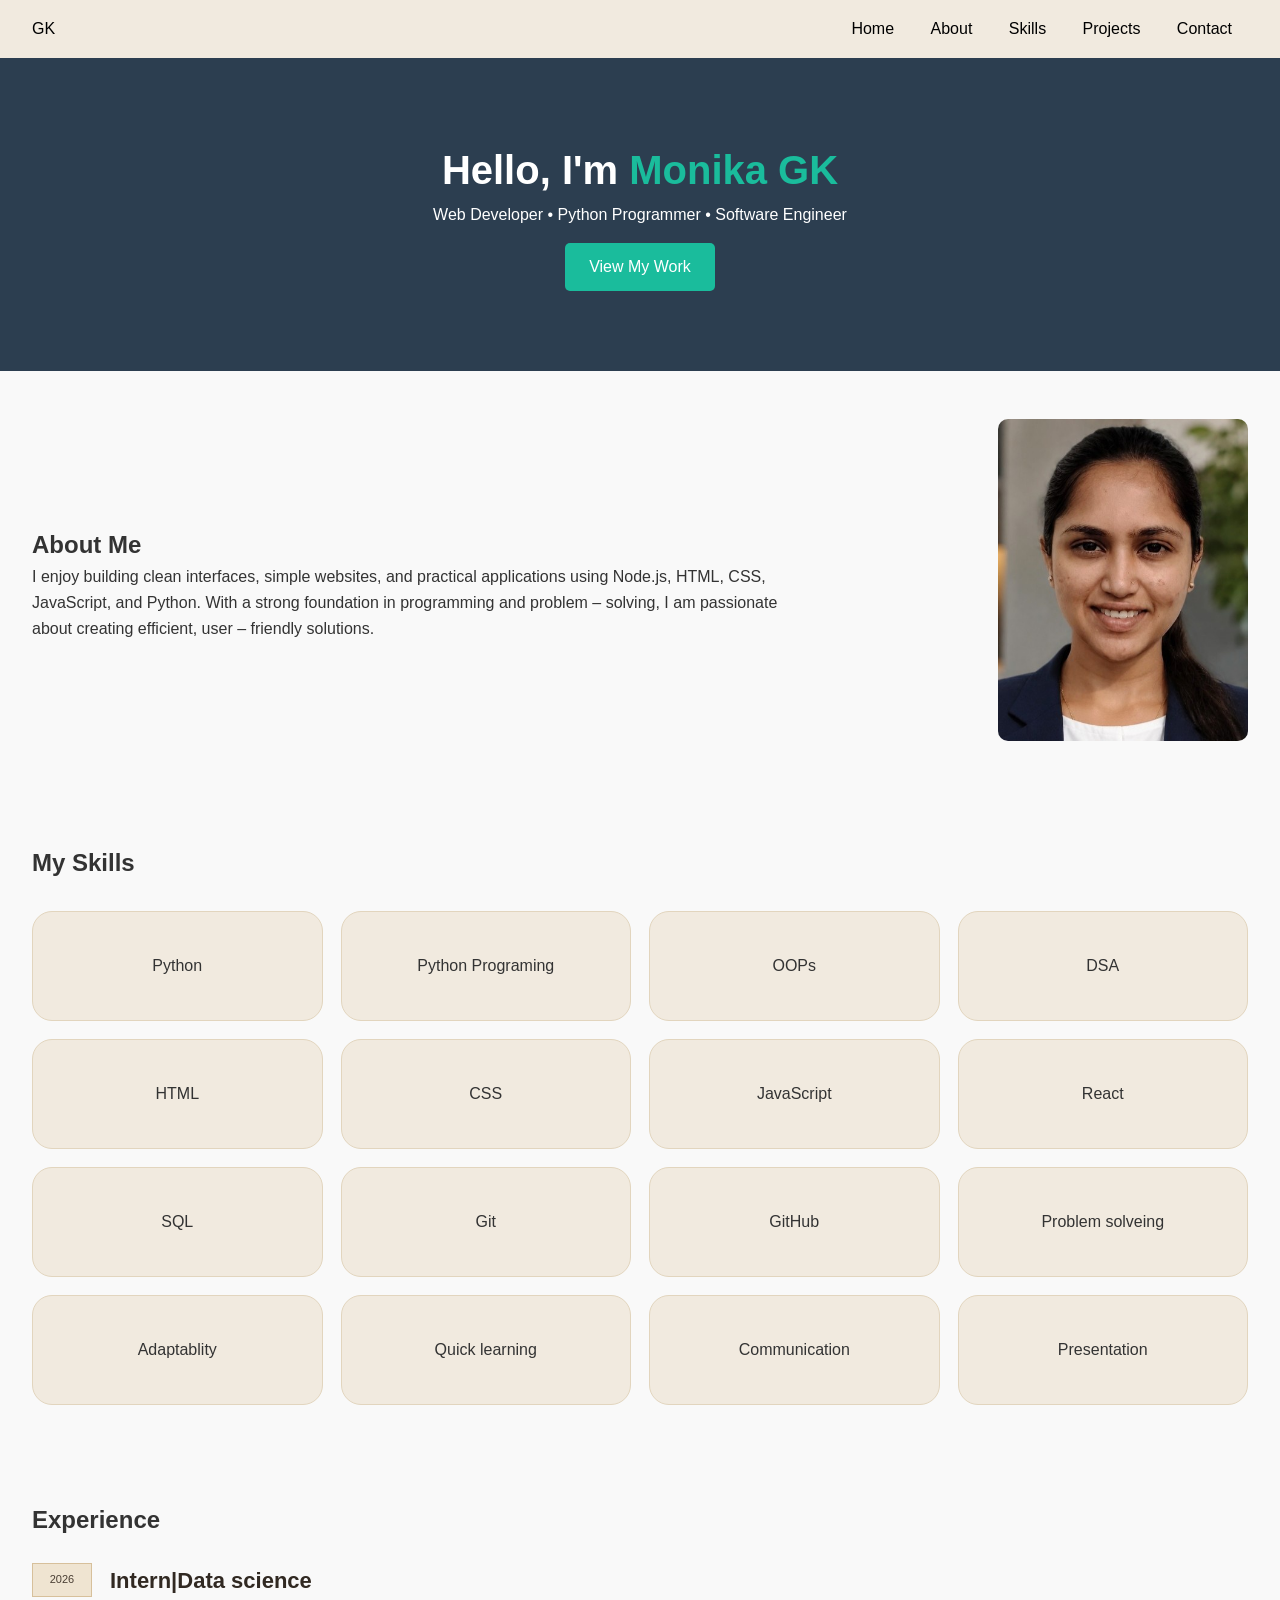
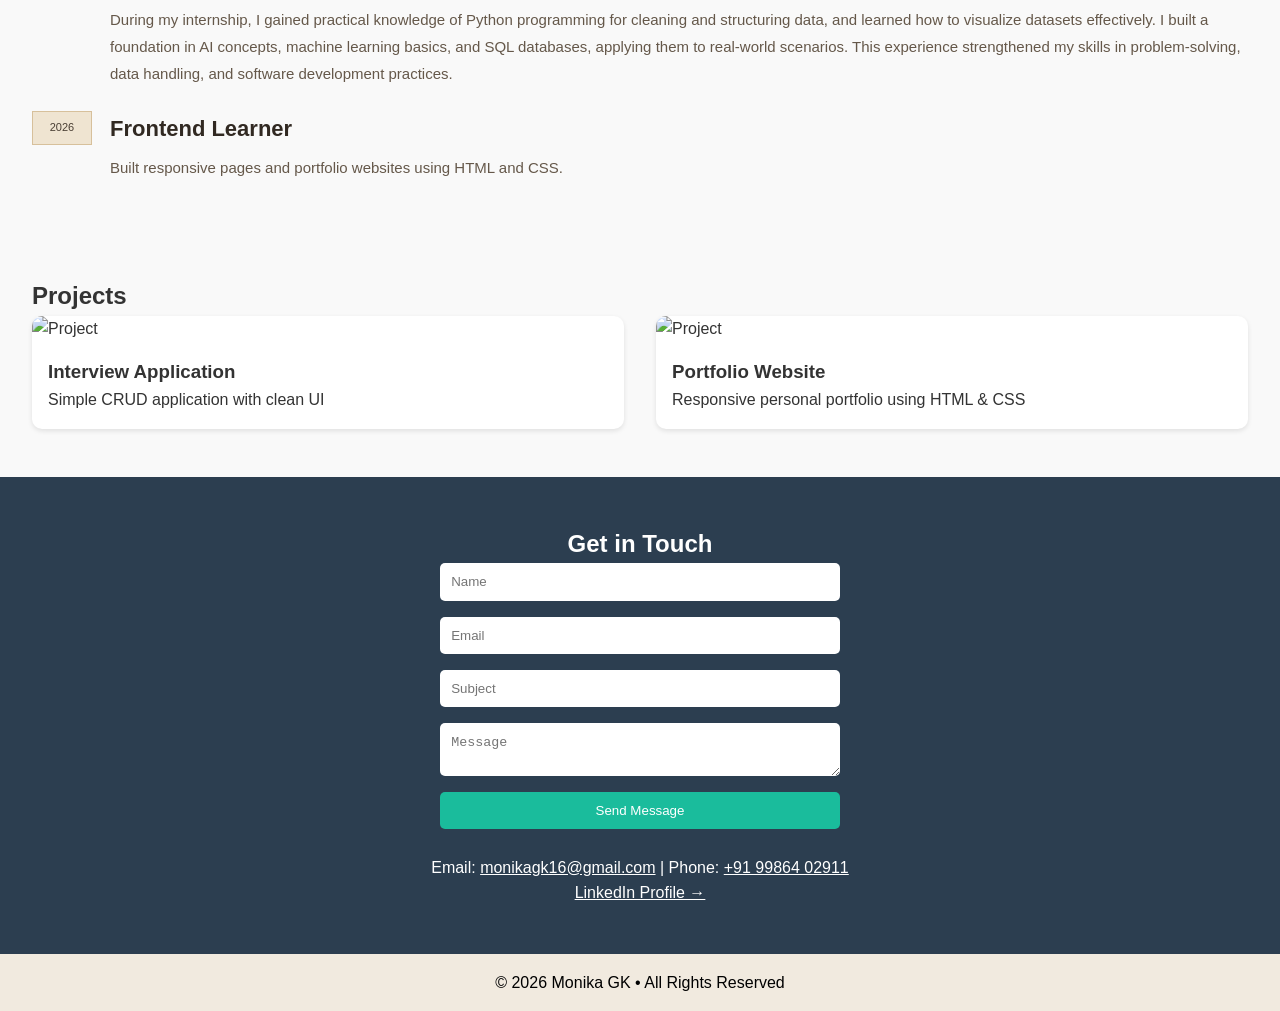
==== index.html @ 950dab02 "Rename index2.html to index.html and ignore snapshots" ====
<!DOCTYPE html>
<html lang="en">
<head>
  <meta charset="UTF-8">
  <meta name="viewport" content="width=device-width, initial-scale=1.0">
  <title>Monika GK Portfolio</title>
  <link rel="stylesheet" href="index.css">
</head>
<body>
  <!-- Navigation -->
  <header class="navbar">
    <div class="logo">GK</div>
    <nav>
      <a href="#home">Home</a>
      <a href="#about">About</a>
      <a href="#skills">Skills</a>
      <a href="#projects">Projects</a>
      <a href="#contact">Contact</a>
    </nav>
  </header>

  <!-- Hero Section -->
  <section class="hero" id="home">
    <h1>Hello, I'm <span>Monika GK</span></h1>
    <p>Web Developer • Python Programmer • Software Engineer</p>
    <a href="#projects" class="btn">View My Work</a>
  </section>

  <!-- About -->
  <section class="about" id="about">
    <div class="about-text">
      <h2>About Me</h2>
      <p>I enjoy building clean interfaces, simple websites, and practical applications using Node.js, HTML, CSS, JavaScript, and Python. With a strong foundation in programming and problem &ndash; solving, I am passionate about creating efficient, user &ndash; friendly solutions.</p>
    </div>
    <div class="about-img">
      <img src="myphoto.jpeg" alt="Monika GK">
    </div>
  </section>

  <!-- Skills -->

     <section class="skills-section">
        <div id="skills">
        <h2 class="heading">My Skills</h2>

        <div class="skills-grid">
          <div class="skill-card">Python</div>
          <div class="skill-card">Python Programing</div>
          <div class="skill-card">OOPs</div>
          <div class="skill-card">DSA</div>
          <div class="skill-card ">HTML</div>
          <div class="skill-card">CSS</div>
          <div class="skill-card">JavaScript</div>
          <div class="skill-card">React</div>
          <div class="skill-card">SQL</div>
          <div class="skill-card">Git</div>
          <div class="skill-card">GitHub</div>
          <div class="skill-card">Problem solveing</div>
          <div class="skill-card">Adaptablity</div>
          <div class="skill-card">Quick learning</div>
          <div class="skill-card">Communication</div>
          <div class="skill-card">Presentation</div>
        </div>
        </div>
      </section>
  <!--Intership experience-->
        <section class="experience-section">
        <h2>Experience</h2>
        <div class="experience-item">
          <div class="year">2026</div>
          <div class="experience-content">
            <h3>Intern|Data science</h3>
            <p>
During my internship, I gained practical knowledge of Python programming for cleaning and structuring data, and learned how to visualize datasets effectively. I built a foundation in AI concepts, machine learning basics, and SQL databases, applying them to real-world scenarios. This experience strengthened my skills in problem-solving, data handling, and software development practices.            </p>
          </div>
        </div>
       <div class="experience-item">
          <div class="year">2026</div>
          <div class="experience-content">
            <h3>Frontend Learner</h3>
            <p>
              Built responsive pages and portfolio websites using HTML and CSS.
            </p>
          </div>
      </section>

  <!-- Projects -->
  <section class="projects" id="projects">
    <h2>Projects</h2>
    <div class="projects-grid">
      <div class="card">
        <img src="imgoffice.jpg" alt="Project">
        <div class="card-content">
          <h3>Interview Application</h3>
          <p>Simple CRUD application with clean UI</p>
        </div>
      </div>
      <div class="card">
        <img src="https://images.unsplash.com/photo-1516321318423-f06f85e504b3?auto=format&fit=crop&w=800&q=80" alt="Project">
        <div class="card-content">
          <h3>Portfolio Website</h3>
          <p>Responsive personal portfolio using HTML & CSS</p>
        </div>
      </div>
    </div>
  </section>

  <!-- Contact -->
  <section class="contact" id="contact">
    <h2>Get in Touch</h2>
    <form>
      <input type="text" placeholder="Name" required>
      <input type="email" placeholder="Email" required>
      <input type="text" placeholder="Subject">
      <textarea placeholder="Message"></textarea>
      <button type="submit" class="btn">Send Message</button>
    </form>
    <br>
    <p>
  Email: <a href="mailto:monikagk16@gmail.com">monikagk16@gmail.com</a> | 
  Phone: <a href="tel:+919986402911">+91 99864 02911</a>
    </p>
    <a href="https://www.linkedin.com/in/monika-gk-71969a280" target="_blank">LinkedIn Profile →</a>
  </section>

  <!-- Footer -->
  <footer>
    <p>&copy; 2026 Monika GK • All Rights Reserved</p>
  </footer>
</body>
</html>
---- index.css ----
/* General Reset */
* { margin: 0; padding: 0; box-sizing: border-box; }
body { font-family: Arial, sans-serif; background: #f9f9f9; color: #333; line-height: 1.6; }

/* Navbar */
.navbar { display: flex; justify-content: space-between; align-items: center; padding: 1rem 2rem; background: #f1eadf; color:black; }
.navbar nav a { margin: 0 1rem; color:black; text-decoration: none; }
.navbar nav a:hover { color:  #1ABC9C; }

/* Hero */
.hero { text-align: center; padding: 5rem 2rem; background:#2C3E50; }
.hero h1 { font-size: 2.5rem;color: white; }
.hero p{color: white;}
.hero h1 span { color: #1ABC9C; }
.btn:hover{background-color: white;}
.hero .btn { display: inline-block; margin-top: 1rem; padding: 0.7rem 1.5rem; background:#1ABC9C; color: #fff; text-decoration: none; border-radius: 5px; }

/* About */
.about{ padding: 3rem 2rem; }
.about { display: flex; align-items: center; justify-content: space-between; padding: 3rem 2rem; }
.about-text { max-width: 750px; }
.about-img img { width: 250px; border-radius: 10px; }

.about-text {
  opacity: 0;
  transform: translateX(-100px);
  animation: slideInLeft 2s ease forwards;
}

.about-img {
  opacity: 0;
  transform: translateX(100px);
  animation: slideInRight 2s ease forwards;
  animation-delay: 0.5s; /* slight delay so it comes after text */
}

@keyframes slideInLeft {
  to {
    opacity: 1;
    transform: translateX(0);
  }
}

@keyframes slideInRight {
  to {
    opacity: 1;
    transform: translateX(0);
  }
}

/* Skills */
.skills-section{ padding: 3rem 2rem; }
.skills-grid{
  display: grid;
  grid-template-columns: repeat(4, 1fr);
  gap: 18px;
  margin-top: 28px;
  
}

.skill-card{
  min-height: 110px;
  background: #f1eadf;
  display: flex;
  align-items: center;
  justify-content: center;
  padding: 12px;
  border: 1px solid #e2d5be;
  border-radius: 20px;
}

.skill-card:hover{
  transform: translateY(-6px);
  background: #1ABC9C;
}
.skill-card {
  transition: transform 0.3s ease;
}

.skill-card:hover {
  animation: swing 0.6s ease;
}

@keyframes swing {
  0%   { transform: rotate(0deg) scale(1.05); }
  25%  { transform: rotate(-3deg) scale(1.05); }
  50%  { transform: rotate(3deg) scale(1.05); }
  75%  { transform: rotate(-2deg) scale(1.05); }
  100% { transform: rotate(0deg) scale(1.05); }
}

/*experience section*/
.experience-section{
  padding: 3rem 2rem;
  
}

.experience-item{
  display: flex;
  gap: 18px;
  margin-top: 24px;
  position: relative;
  align-items: flex-start;
}


.year{
  min-width: 60px;
  height: fit-content;
  background: #efe4d1;
  color: #4a3f34;
  font-size: 11px;
  text-align: center;
  padding: 7px 8px;
  position: relative;
  border: 1px solid #d7c09b;
}


.experience-content h3{
  font-size: 22px;
  margin-bottom: 8px;
  color: #312922;
}

.experience-content p{
  color: #65584a;
  line-height: 1.8;
  font-size: 15px;
}


/* Projects */
.projects { padding: 3rem 2rem; }
.projects-grid { display: grid; grid-template-columns: repeat(auto-fit, minmax(250px, 1fr)); gap: 2rem; }
.card { background: #fff; border-radius: 10px; overflow: hidden; box-shadow: 0 2px 5px rgba(0,0,0,0.1);transition: transform 0.3s ease, box-shadow 0.3s ease; }
.card img { width: 100%; height: 180px; object-fit: cover; }
.card-content { padding: 1rem; }

.projects-grid .card:hover {
  transform: scale(1.05); /* increases size slightly */
  box-shadow: 0 8px 20px rgba(0,0,0,0.2); /* stronger shadow for “pop” effect */
}

/* Contact */
.contact { padding:3rem 2rem; background:#2C3E50; color:#fff; text-align:center; }
.contact form { display:flex; flex-direction:column; gap:1rem; max-width:400px; margin:auto; }
.contact input, .contact textarea { padding:0.7rem; border:none; border-radius:5px; }
.contact button { background:#1ABC9C; color:#fff; border:none; padding:0.7rem; border-radius:5px; }
.contact button:hover { background:#E74C3C; }
.contact a{color: white;}
.contact a:hover{color: blue;}

/* Footer */
footer { text-align:center; padding:1rem; background:#f1eadf; color:black; }
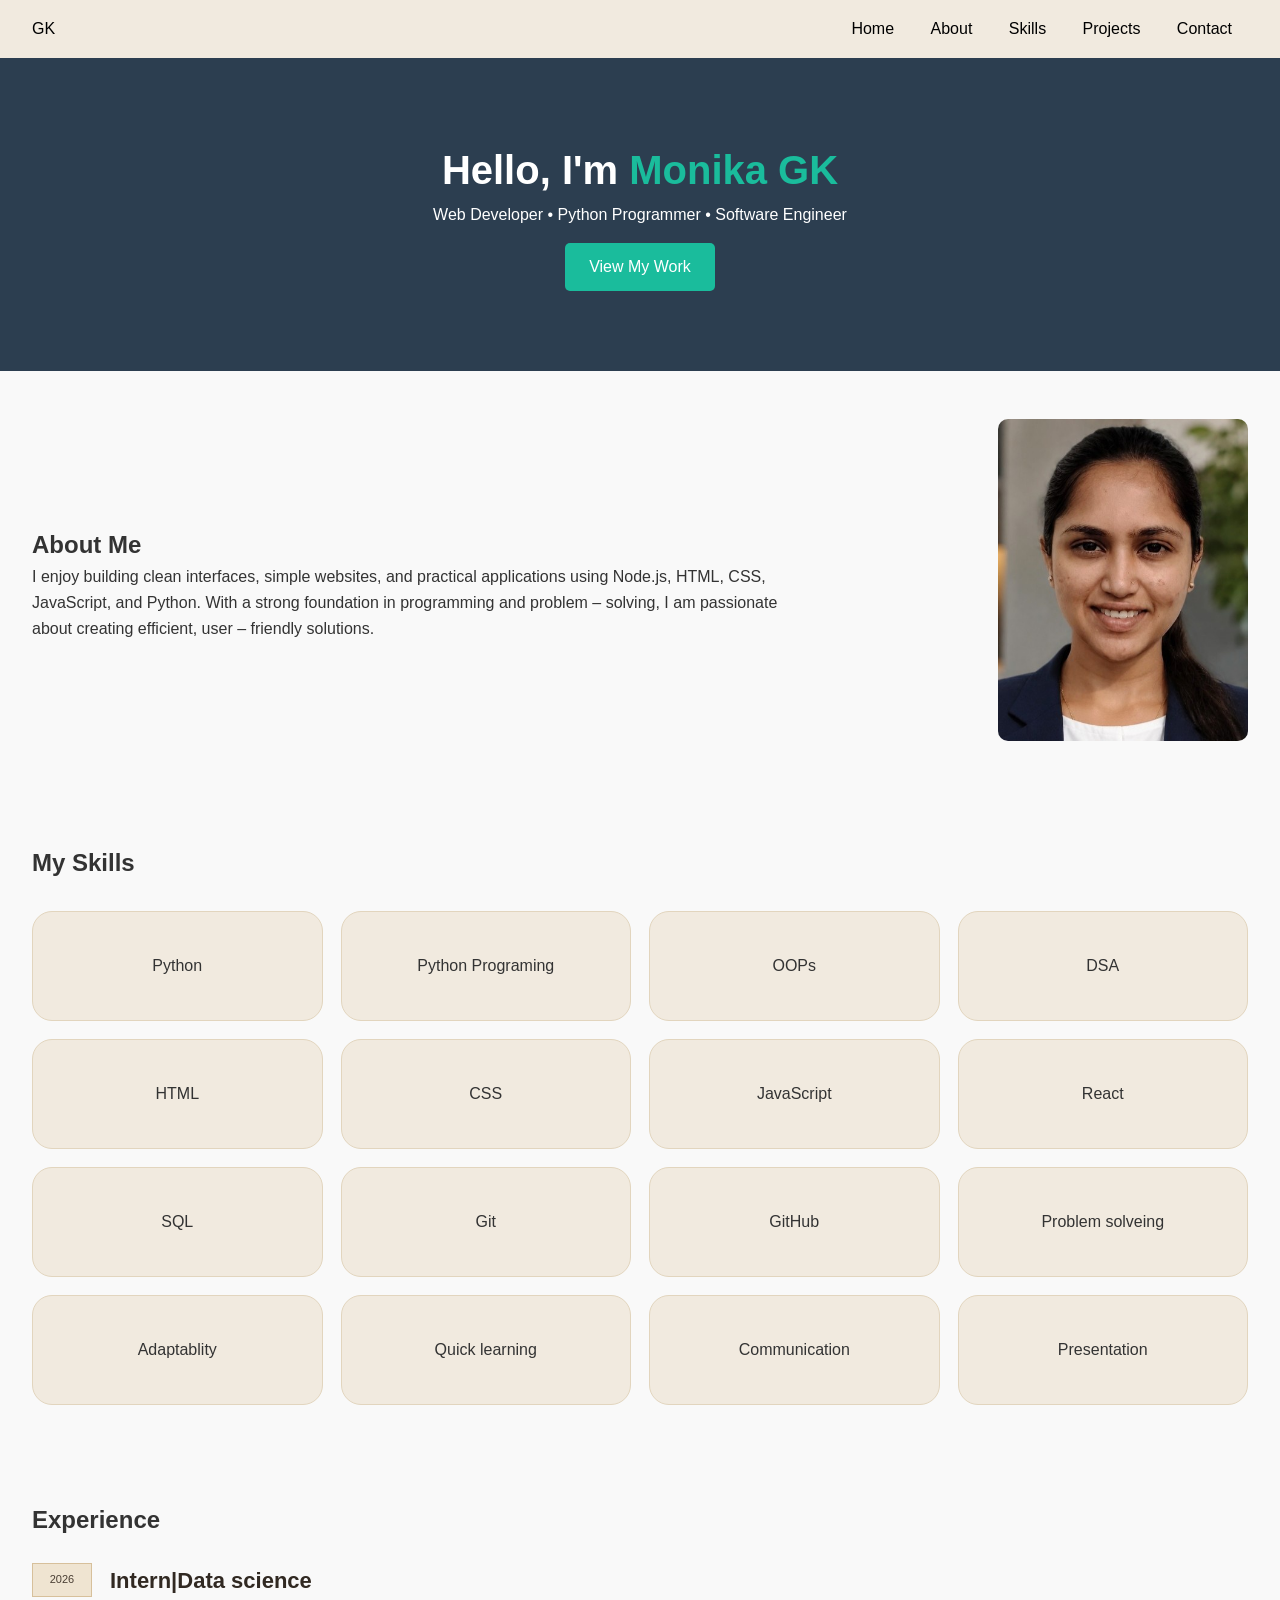
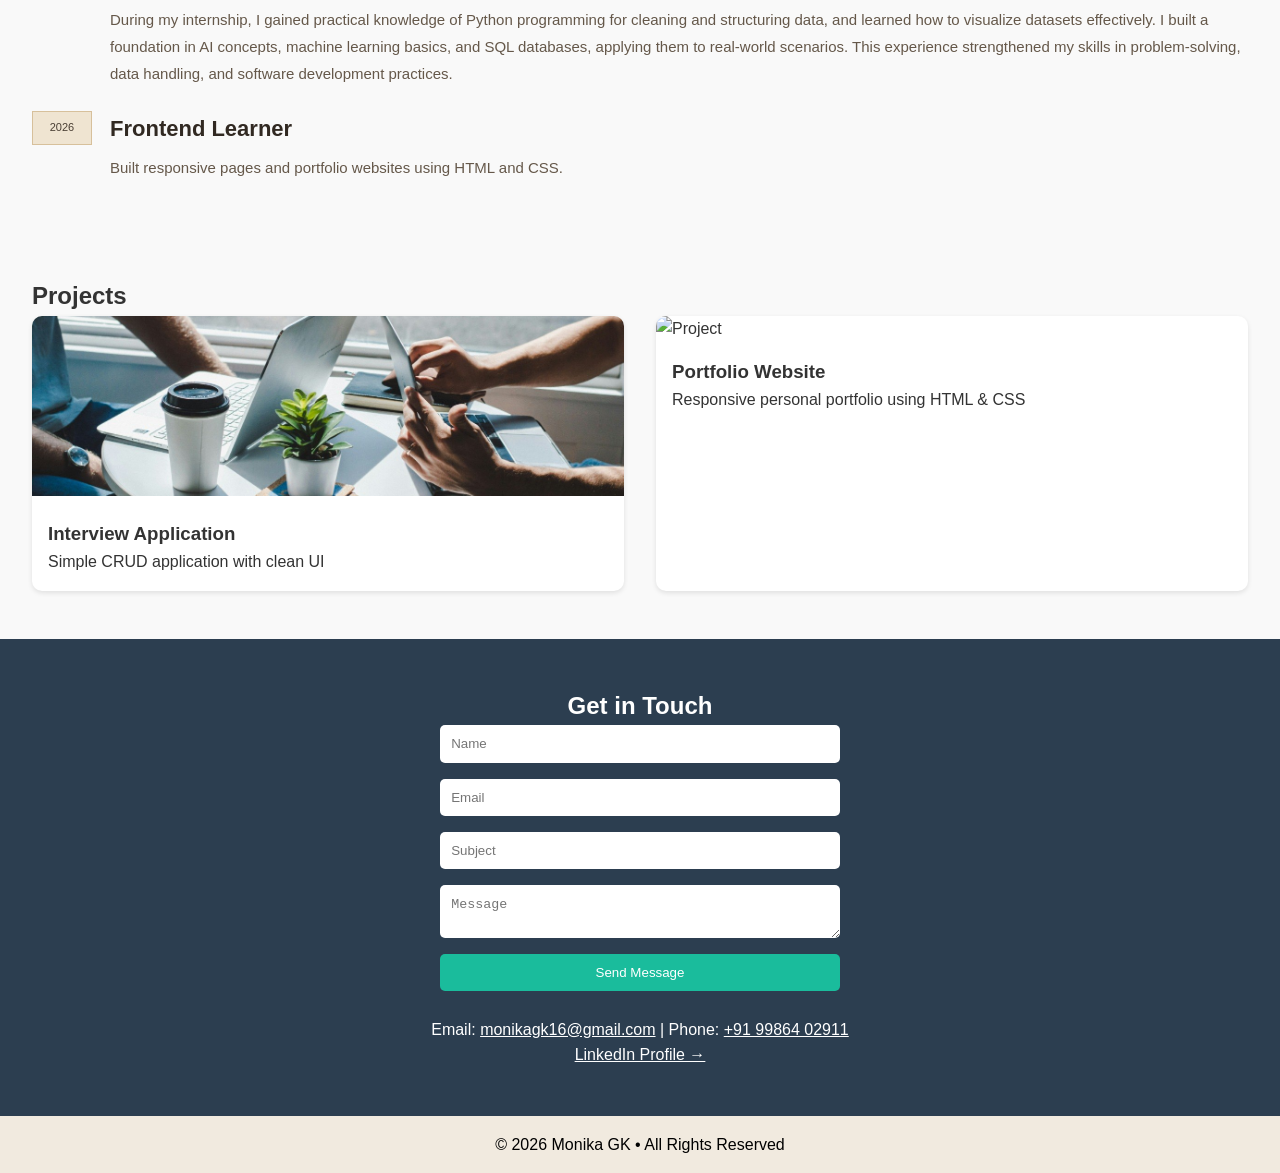
==== commit 12f9be45: "added the imgoffice.jpg file" ====
--- a/index.html
+++ b/index.html
@@ -89,7 +89,7 @@
     <h2>Projects</h2>
     <div class="projects-grid">
       <div class="card">
-        <img src="imgoffice.jpg" alt="Project">
+        <img src="imgoffice.jpg" alt="Office Image">
         <div class="card-content">
           <h3>Interview Application</h3>
           <p>Simple CRUD application with clean UI</p>
